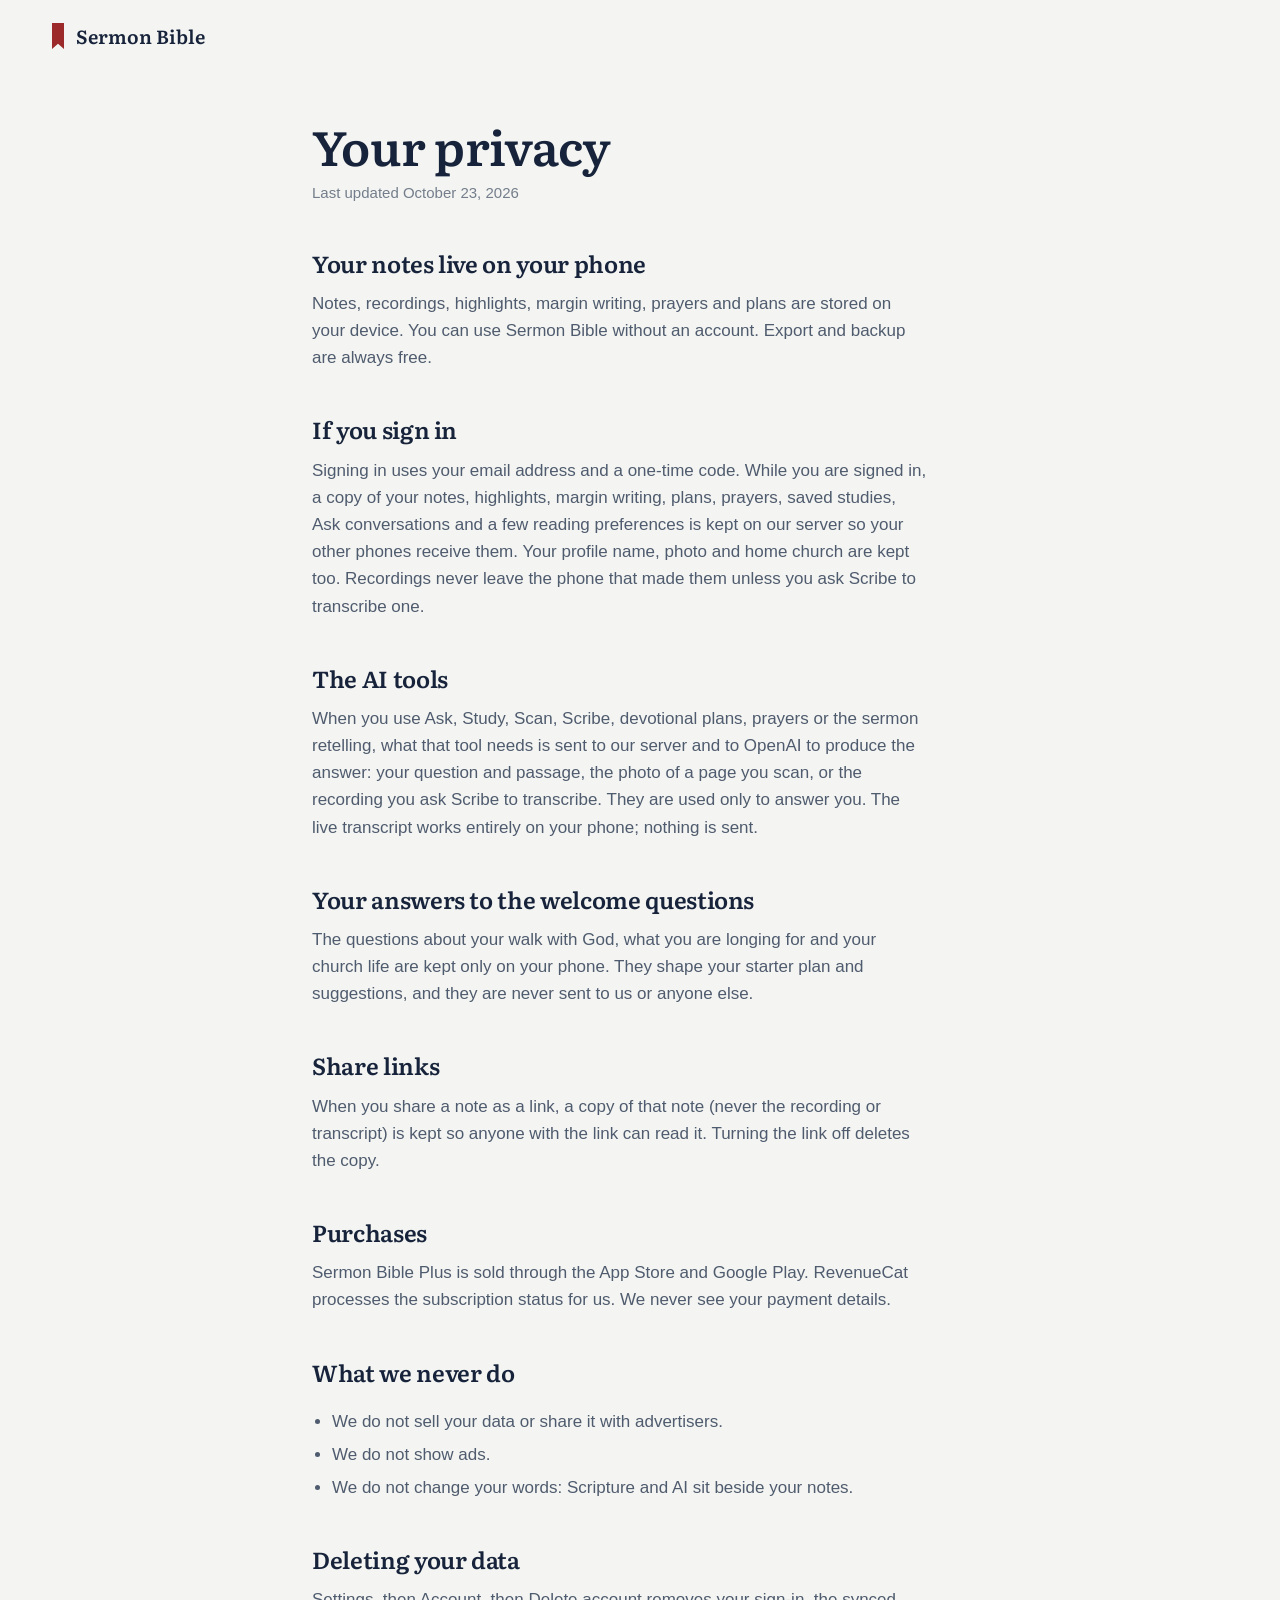
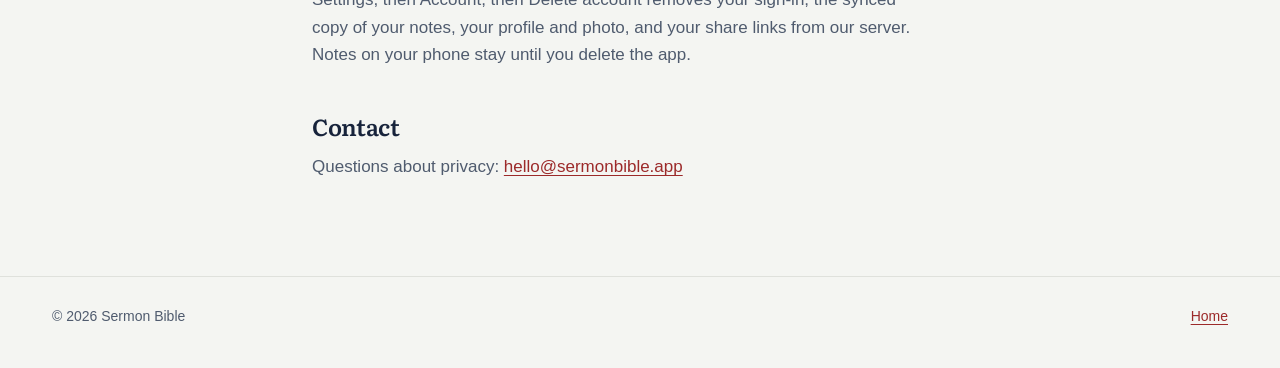
==== privacy.html @ 1a58d0bf "sermonbible.app: home, shared notes, privacy" ====
<!doctype html>
<html lang="en">
<head>
<meta charset="utf-8">
<meta name="viewport" content="width=device-width, initial-scale=1, viewport-fit=cover">
<title>Privacy · Sermon Bible</title>
<meta name="description" content="How Sermon Bible handles your notes, recordings and account.">
<link rel="stylesheet" href="/site.css">
<style>
  .doc { max-width: 720px; margin: 0 auto; padding: 24px 32px 96px; }
  .doc h1 { font-size: clamp(2.2rem, 5vw, 3rem); line-height: 1.1; margin-top: 24px; }
  .doc h2 { font-size: 1.45rem; margin: 40px 0 8px; }
  .doc p, .doc li { color: var(--soft); max-width: 65ch; }
  .doc p + p { margin-top: 12px; }
  .doc ul { padding-left: 20px; }
  .doc li { margin-top: 6px; }
  .doc .updated { color: var(--faint); font-size: 15px; margin-top: 8px; }
  @media (max-width: 900px) { .doc { padding: 16px 20px 72px; } }
</style>
</head>
<body>
<header class="wrap nav">
  <a class="brand" href="/" aria-label="Sermon Bible home"><span class="mark" aria-hidden="true"></span>Sermon Bible</a>
</header>
<main class="doc">
  <h1>Your privacy</h1>
  <p class="updated">Last updated October 23, 2026</p>

  <h2>Your notes live on your phone</h2>
  <p>Notes, recordings, highlights, margin writing, prayers and plans are stored on your device. You can use Sermon Bible without an account. Export and backup are always free.</p>

  <h2>If you sign in</h2>
  <p>Signing in uses your email address and a one-time code. While you are signed in, a copy of your notes, highlights, margin writing, plans, prayers, saved studies, Ask conversations and a few reading preferences is kept on our server so your other phones receive them. Your profile name, photo and home church are kept too. Recordings never leave the phone that made them unless you ask Scribe to transcribe one.</p>

  <h2>The AI tools</h2>
  <p>When you use Ask, Study, Scan, Scribe, devotional plans, prayers or the sermon retelling, what that tool needs is sent to our server and to OpenAI to produce the answer: your question and passage, the photo of a page you scan, or the recording you ask Scribe to transcribe. They are used only to answer you. The live transcript works entirely on your phone; nothing is sent.</p>

  <h2>Your answers to the welcome questions</h2>
  <p>The questions about your walk with God, what you are longing for and your church life are kept only on your phone. They shape your starter plan and suggestions, and they are never sent to us or anyone else.</p>

  <h2>Share links</h2>
  <p>When you share a note as a link, a copy of that note (never the recording or transcript) is kept so anyone with the link can read it. Turning the link off deletes the copy.</p>

  <h2>Purchases</h2>
  <p>Sermon Bible Plus is sold through the App Store and Google Play. RevenueCat processes the subscription status for us. We never see your payment details.</p>

  <h2>What we never do</h2>
  <ul>
    <li>We do not sell your data or share it with advertisers.</li>
    <li>We do not show ads.</li>
    <li>We do not change your words: Scripture and AI sit beside your notes.</li>
  </ul>

  <h2>Deleting your data</h2>
  <p>Settings, then Account, then Delete account removes your sign-in, the synced copy of your notes, your profile and photo, and your share links from our server. Notes on your phone stay until you delete the app.</p>

  <h2>Contact</h2>
  <p>Questions about privacy: <a href="mailto:hello@sermonbible.app">hello@sermonbible.app</a></p>
</main>
<footer>
  <div class="wrap">
    <span>© 2026 Sermon Bible</span>
    <a href="/">Home</a>
  </div>
</footer>
</body>
</html>
---- site.css ----
/* Sermon Bible on the web: the app's well-used Bible. Navy ink on chapel stone, one crimson
   ribbon as the only accent and the page's spine, gilt for references, Literata for the words. */

@font-face { font-family: 'Literata'; src: url('/fonts/Literata_400Regular.woff2') format('woff2'); font-weight: 400; font-style: normal; font-display: swap; }
@font-face { font-family: 'Literata'; src: url('/fonts/Literata_400Regular_Italic.woff2') format('woff2'); font-weight: 400; font-style: italic; font-display: swap; }
@font-face { font-family: 'Literata'; src: url('/fonts/Literata_600SemiBold.woff2') format('woff2'); font-weight: 600; font-style: normal; font-display: swap; }

:root {
  --paper: #f4f5f2;
  --surface: #ffffff;
  --ink: #17233b;
  --soft: #4f5b6e;
  --faint: #737d8b;
  --line: #dfe1dc;
  --ribbon: #9c2a2a;
  --ribbon-deep: #7a1f1f;
  --gilt: #a9802f;
  --gilt-text: #85631f;
  --wash: #f2e9d2;
  --on-ribbon: #ffffff;
  --shadow: 0 24px 60px -24px rgb(23 35 59 / 0.28), 0 6px 18px -10px rgb(23 35 59 / 0.18);
  --serif: 'Literata', Georgia, 'Times New Roman', serif;
  --sans: -apple-system, BlinkMacSystemFont, 'Segoe UI', Roboto, 'Helvetica Neue', Arial, sans-serif;
  --radius: 16px;
  --radius-sm: 10px;
  --spine: 47%;
  color-scheme: light dark;
}

@media (prefers-color-scheme: dark) {
  :root {
    --paper: #101826;
    --surface: #182233;
    --ink: #e9ecf1;
    --soft: #b3bccb;
    --faint: #8792a3;
    --line: #2a3548;
    --ribbon: #c4544c;
    --ribbon-deep: #9c2a2a;
    --gilt: #d2a852;
    --gilt-text: #d2a852;
    --wash: #3a3020;
    --shadow: 0 30px 70px -28px rgb(0 0 0 / 0.7), 0 8px 20px -12px rgb(0 0 0 / 0.5);
  }
}

* { box-sizing: border-box; }
html { background: var(--paper); scroll-behavior: smooth; }
@media (prefers-reduced-motion: reduce) { html { scroll-behavior: auto; } }
body {
  margin: 0;
  background: var(--paper);
  color: var(--ink);
  font: 17px/1.6 var(--sans);
  -webkit-text-size-adjust: 100%;
  -webkit-font-smoothing: antialiased;
  text-rendering: optimizeLegibility;
}
::selection { background: var(--wash); color: var(--ink); }
a { color: var(--ribbon); text-underline-offset: 0.2em; text-decoration-thickness: 1px; }
a:hover { text-decoration-thickness: 2px; }
:focus-visible { outline: 2px solid var(--ribbon); outline-offset: 3px; border-radius: 6px; }
img { display: block; max-width: 100%; height: auto; }
h1, h2, h3 { font-family: var(--serif); font-weight: 600; letter-spacing: -0.015em; text-wrap: balance; margin: 0; }
p { margin: 0; text-wrap: pretty; }
.wrap { max-width: 1240px; margin: 0 auto; padding: 0 32px; }
.skip { position: absolute; left: -9999px; }
.skip:focus { left: 16px; top: 16px; background: var(--surface); padding: 8px 12px; z-index: 10; }

/* ---------- Navigation ---------- */
.nav { display: flex; align-items: center; justify-content: space-between; height: 72px; }
.brand { display: inline-flex; align-items: center; gap: 12px; color: var(--ink); text-decoration: none; font: 600 19px/1 var(--serif); }
.brand .mark { width: 12px; height: 26px; background: var(--ribbon); clip-path: polygon(0 0, 100% 0, 100% 100%, 50% 80%, 0 100%); }
.nav ul { display: flex; gap: 28px; list-style: none; margin: 0; padding: 0; font-size: 15px; }
.nav ul a { color: var(--soft); text-decoration: none; }
.nav ul a:hover { color: var(--ink); }
@media (max-width: 760px) { .nav ul { display: none; } }

/* ---------- The ribbon spine ---------- */
.story { position: relative; }
.ribbon {
  position: absolute; top: 0; bottom: 0; left: var(--spine); width: 30px; margin-left: -15px;
  background: linear-gradient(90deg, var(--ribbon-deep), var(--ribbon) 30%, var(--ribbon) 70%, var(--ribbon-deep));
  clip-path: polygon(0 0, 100% 0, 100% 100%, 50% calc(100% - 26px), 0 100%);
  pointer-events: none; z-index: 0;
}
/* Each day's tab slides out of the ribbon as that day comes into view, like finding your place. */
@supports (animation-timeline: view()) {
  @media (prefers-reduced-motion: no-preference) {
    .tab { animation: pull-tab linear both; animation-timeline: view(); animation-range: entry 10% cover 30%; }
    @keyframes pull-tab {
      from { clip-path: inset(0 100% 0 0); transform: translateX(0); }
      to { clip-path: inset(0 0 0 0); transform: translateX(14px); }
    }
  }
}
.tab {
  position: absolute; left: var(--spine); transform: translateX(14px);
  background: var(--gilt); color: #fff; font: 600 13px/1 var(--sans); letter-spacing: 0.02em;
  padding: 7px 12px 7px 10px; border-radius: 0 6px 6px 0; z-index: 1;
}
@media (prefers-color-scheme: dark) { .tab { color: #101826; } }

/* ---------- Hero ---------- */
.hero { display: grid; grid-template-columns: var(--spine) 1fr; min-height: min(760px, calc(100dvh - 72px)); align-items: center; position: relative; z-index: 1; }
.hero-copy { padding: 48px 48px 64px 0; }
.hero h1 { font-size: clamp(2.4rem, 4vw, 3.7rem); line-height: 1.06; letter-spacing: -0.025em; }
.hero h1 span { white-space: nowrap; }
.hero p.lead { font-size: 20px; line-height: 1.55; color: var(--soft); margin-top: 22px; max-width: 30ch; }
.badges { display: flex; flex-wrap: wrap; gap: 12px; margin-top: 32px; }
.badge {
  display: inline-flex; align-items: center; gap: 12px; padding: 11px 18px 11px 14px; min-height: 56px;
  border-radius: var(--radius-sm); background: var(--ink); color: var(--paper); text-decoration: none; cursor: default;
}
.badge i { font-size: 26px; }
.badge span { display: flex; flex-direction: column; line-height: 1.15; }
.badge small { font-size: 11.5px; opacity: 0.78; }
.badge b { font-size: 17px; font-weight: 600; }
a.badge { cursor: pointer; transition: transform 160ms cubic-bezier(0.16, 1, 0.3, 1); }
a.badge:active { transform: translateY(1px); }
.hero-device { display: flex; justify-content: center; padding: 40px 0 40px 72px; }
@media (prefers-reduced-motion: no-preference) {
  .hero-copy, .hero-device { animation: rise 900ms cubic-bezier(0.16, 1, 0.3, 1) both; }
  .hero-device { animation-delay: 120ms; }
  @keyframes rise { from { opacity: 0; transform: translateY(18px); } to { opacity: 1; transform: none; } }
}

.phone {
  width: min(330px, 78vw); aspect-ratio: 640 / 1392; border-radius: 48px; padding: 10px;
  background: #0b1120; box-shadow: var(--shadow); position: relative;
}
.phone img { width: 100%; height: 100%; object-fit: cover; border-radius: 39px; }

/* ---------- Days along the ribbon ---------- */
.day { position: relative; z-index: 1; padding: 120px 0; }
.day .tab { top: 128px; }
.split { display: grid; grid-template-columns: var(--spine) 1fr; align-items: center; }
.split > .text { padding-right: 64px; }
.split > .media { padding-left: 72px; }
.split.flip > .text { order: 2; padding: 0 0 0 72px; }
.split.flip > .media { order: 1; padding: 0 64px 0 0; display: flex; justify-content: flex-end; }
.day h2 { font-size: clamp(2rem, 3.2vw, 2.9rem); line-height: 1.12; }
.day h2 em { font-style: italic; color: var(--ribbon); font-weight: 400; padding-bottom: 2px; }
.day p.body { font-size: 18px; line-height: 1.65; color: var(--soft); margin-top: 18px; max-width: 44ch; }

/* Live transcript, drawn the way the app shows it */
.rec { width: min(420px, 100%); background: var(--surface); border-radius: var(--radius); padding: 24px; box-shadow: var(--shadow); }
.rec-top { display: flex; align-items: center; gap: 10px; font: 600 14px/1 var(--sans); color: var(--ribbon); }
.rec-top i { font-size: 18px; }
.rec-clock { font: 600 46px/1.1 var(--serif); font-variant-numeric: tabular-nums; margin-top: 10px; }
.rec-live { margin-top: 18px; padding: 16px; border-radius: var(--radius-sm); background: var(--paper); border: 1px solid var(--line); }
.rec-live small { display: block; font: 600 12.5px/1.3 var(--sans); color: var(--soft); }
.rec-live p { font: 17px/1.7 var(--serif); margin-top: 6px; }
.rec-live .caret { display: inline-block; width: 2px; height: 1.1em; background: var(--ribbon); vertical-align: -0.18em; margin-left: 2px; }
@media (prefers-reduced-motion: no-preference) { .rec-live .caret { animation: blink 1.1s steps(1) infinite; } @keyframes blink { 50% { opacity: 0; } } }

/* A real shared note */
.note { width: min(500px, 100%); background: var(--surface); border-radius: var(--radius); padding: 30px 32px; box-shadow: var(--shadow); position: relative; }
.note::before { content: ''; position: absolute; right: 36px; top: -8px; width: 16px; height: 70px; background: var(--ribbon); clip-path: polygon(0 0, 100% 0, 100% 100%, 50% 84%, 0 100%); }
.note h3 { font-size: 28px; }
.note .meta { font-size: 14px; color: var(--soft); margin-top: 4px; }
.verse { margin-top: 18px; padding: 16px 18px; border: 1px solid var(--line); border-radius: var(--radius-sm); font: 17px/1.65 var(--serif); }
.verse .ref { display: block; font: 600 12.5px/1.3 var(--sans); color: var(--gilt-text); margin-top: 8px; letter-spacing: 0.02em; }
.note .md { font: 17px/1.7 var(--serif); margin-top: 16px; }
.note .md h3 { font-size: 19px; margin: 14px 0 4px; }
.note .md ul { padding-left: 20px; margin: 6px 0; }
.note .q { margin-top: 18px; background: var(--wash); border-radius: var(--radius-sm); padding: 14px 16px; font-size: 15.5px; }
.note .q b { display: block; margin-bottom: 2px; }
.note-skeleton { height: 14px; border-radius: 7px; background: var(--line); margin-top: 12px; }
.note-foot { margin-top: 18px; font-size: 15px; }

/* Ask: real questions in the reader's own words */
.questions { list-style: none; padding: 0; margin: 26px 0 0; display: grid; gap: 4px; }
.questions li { font: 400 21px/1.45 var(--serif); padding: 10px 0; color: var(--ink); }
.questions li i { color: var(--ribbon); font-size: 18px; margin-right: 10px; vertical-align: -1px; }

/* Friday: the picture carries the day */
.band { position: relative; z-index: 1; margin: 40px 0; }
.band .scene { width: 100%; height: min(640px, 70vh) !important; object-fit: cover; object-position: center 62%; }
.band .card {
  position: absolute; left: calc(var(--spine) + 48px); bottom: 56px; width: min(480px, calc(100% - var(--spine) - 80px));
  background: var(--surface); border-radius: var(--radius); padding: 30px 32px; box-shadow: var(--shadow);
}
.band .tab { top: 40px; }
.plan-days { display: flex; gap: 8px; margin-top: 20px; }
.plan-days span { width: 34px; height: 34px; border-radius: 50%; display: grid; place-items: center; font: 600 13px/1 var(--sans); border: 1.5px solid var(--line); color: var(--soft); }
.plan-days span.done { background: var(--ribbon); border-color: var(--ribbon); color: var(--on-ribbon); }
.plan-days span.today { border-color: var(--ribbon); color: var(--ribbon); }

/* Every morning: the widget */
.widget { width: min(420px, 100%); aspect-ratio: 2.1 / 1; border-radius: 26px; overflow: hidden; display: grid; grid-template-columns: 36% 1fr; background: var(--surface); box-shadow: var(--shadow); }
.widget img { width: 100%; height: 100%; object-fit: cover; }
.widget div { padding: 16px 18px; display: flex; flex-direction: column; justify-content: space-between; }
.widget p { font: 15.5px/1.5 var(--serif); }
.widget small { font: 600 12px/1.3 var(--sans); color: var(--gilt-text); }

/* Wherever you are on the way */
.journey { position: relative; z-index: 1; padding: 120px 0; }
.journey-grid { display: grid; grid-template-columns: var(--spine) 1fr; align-items: start; }
.journey-grid .tall { padding-right: 64px; }
.journey-grid .tall img { width: 100%; aspect-ratio: 4 / 5; object-fit: cover; border-radius: var(--radius); }
.paths { padding-left: 72px; }
.paths h2 { font-size: clamp(2rem, 3.2vw, 2.9rem); line-height: 1.12; }
.path { margin-top: 36px; display: grid; grid-template-columns: 44px 1fr; gap: 16px; }
.path i { font-size: 26px; color: var(--gilt-text); margin-top: 4px; }
.path h3 { font-size: 22px; }
.path p { color: var(--soft); margin-top: 6px; max-width: 46ch; }

/* Promises */
.promises { position: relative; z-index: 1; padding: 40px 0 120px; }
.promise-grid { display: grid; grid-template-columns: var(--spine) 1fr; }
.promise-grid h2 { font-size: clamp(2rem, 3.2vw, 2.9rem); line-height: 1.12; padding-right: 64px; }
.promise-list { padding-left: 72px; display: grid; grid-template-columns: 1fr; gap: 28px; max-width: calc(72px + 52ch); }
.promise-list > div { display: grid; grid-template-columns: 34px 1fr; gap: 12px; }
.promise-list i { font-size: 24px; color: var(--ribbon); }
.promise-list b { font: 600 18px/1.35 var(--serif); display: block; }
.promise-list p { color: var(--soft); font-size: 15.5px; margin-top: 4px; }

/* The ribbon's tail */
.close { position: relative; z-index: 1; padding: 80px 0 140px; }
.close-inner { display: grid; grid-template-columns: var(--spine) 1fr; }
.close-inner > div:not(.close-art) { padding-left: 72px; grid-column: 2; align-self: center; }
.close-art { grid-column: 1; grid-row: 1; padding-right: 64px; }
.close-art img { width: 100%; aspect-ratio: 4 / 5; object-fit: cover; border-radius: var(--radius); }
.close h2 { font-size: clamp(2.2rem, 3.8vw, 3.4rem); line-height: 1.08; }
.close p { color: var(--soft); margin-top: 14px; font-size: 18px; }

footer { border-top: 1px solid var(--line); padding: 28px 0 40px; font-size: 14px; color: var(--soft); position: relative; z-index: 1; background: var(--paper); }
footer .wrap { display: flex; flex-wrap: wrap; gap: 12px 28px; justify-content: space-between; }

/* ---------- Narrow screens: the ribbon runs down the left edge ---------- */
@media (max-width: 900px) {
  :root { --spine: 0px; }
  .wrap { padding: 0 20px 0 36px; }
  .ribbon { left: 14px; width: 12px; margin-left: 0; clip-path: polygon(0 0, 100% 0, 100% 100%, 50% calc(100% - 14px), 0 100%); }
  .tab { left: 14px; transform: translateX(12px); font-size: 12px; padding: 5px 9px 5px 8px; }
  .hero, .split, .journey-grid, .promise-grid, .close-inner { grid-template-columns: 1fr; }
  .hero { min-height: auto; padding-top: 24px; }
  .hero-copy { padding: 24px 0 8px; }
  .hero-device { padding: 32px 0 24px; justify-content: flex-start; }
  .day { padding: 88px 0 72px; }
  .day .tab { top: 40px; }
  .split > .text, .split.flip > .text { order: 1; padding: 0; }
  .split > .media, .split.flip > .media { order: 2; padding: 32px 0 0; justify-content: flex-start; }
  .band .scene { height: 360px; }
  .band .card { position: relative; left: auto; bottom: auto; width: auto; margin: -64px 20px 0 36px; }
  .journey { padding: 72px 0; }
  .journey-grid .tall { padding: 0 0 32px; }
  .journey-grid .tall img { aspect-ratio: 16 / 10; }
  .paths, .promise-list { padding-left: 0; }
  .promise-grid h2 { padding: 0 0 28px; }
  .promise-list { grid-template-columns: 1fr; }
  .close-inner > div:not(.close-art) { padding-left: 0; grid-column: 1; grid-row: 1; }
  .close-art { grid-row: 2; padding: 32px 0 0; }
  .close-art img { aspect-ratio: 16 / 10; }
}

/* Grid children may shrink below their content, and nothing may push the page sideways. */
.hero > *, .split > *, .journey-grid > *, .promise-grid > *, .close-inner > * { min-width: 0; }
html, body { overflow-x: clip; }
@media (max-width: 900px) { .hero h1 span { white-space: normal; } }
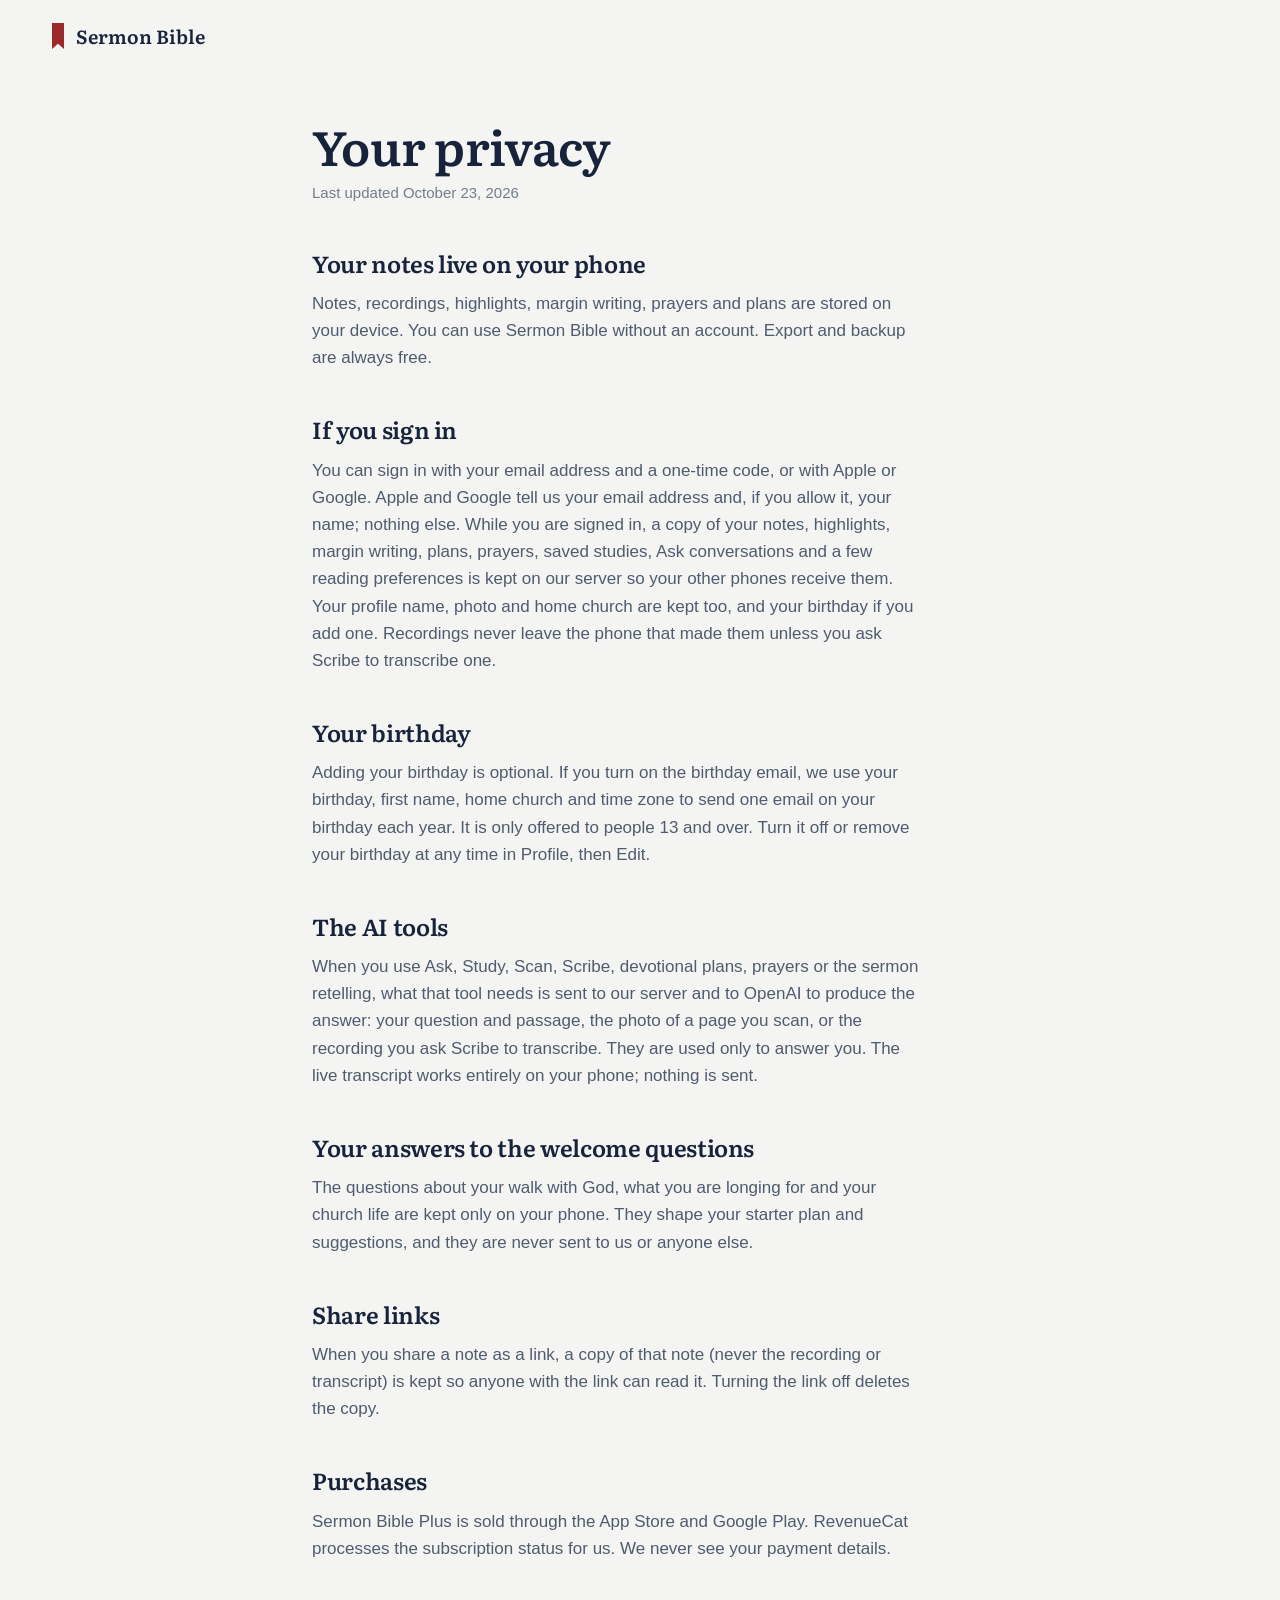
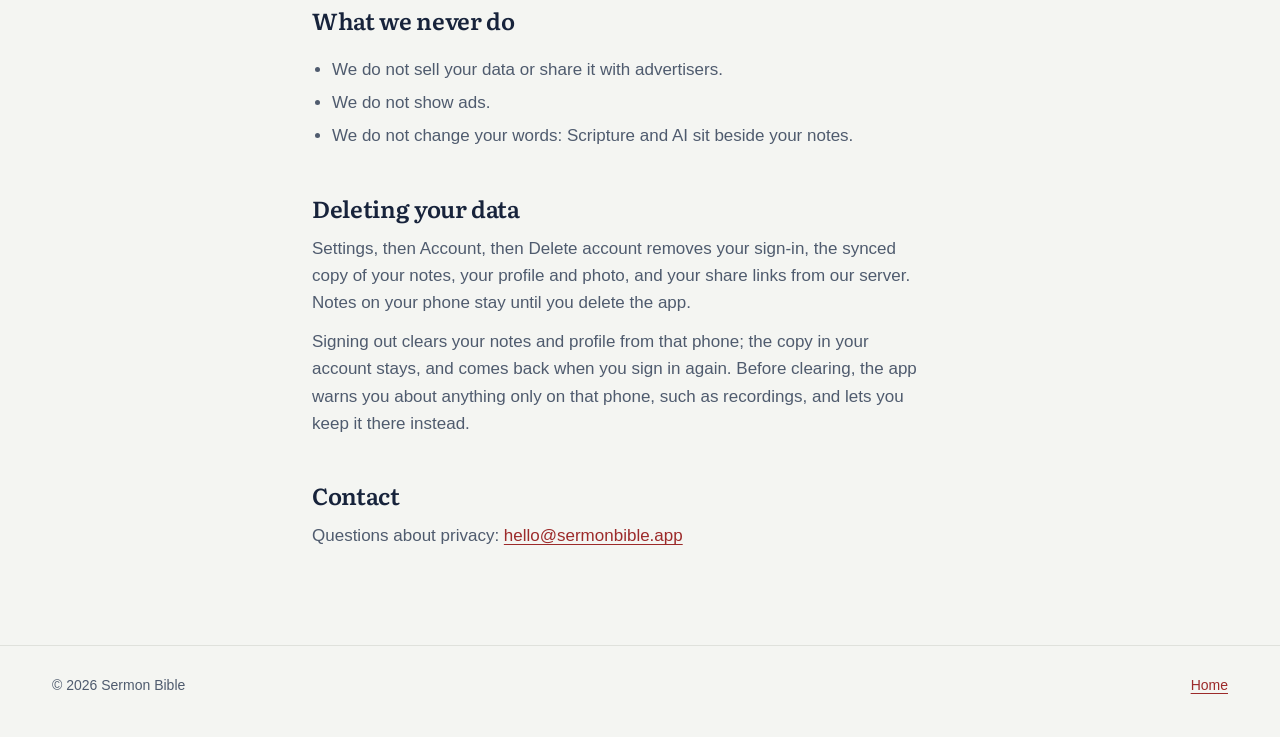
==== commit e688e74d: "Privacy: birthdays, Apple and Google sign-in, signing out clears the phone" ====
--- a/privacy.html
+++ b/privacy.html
@@ -30,7 +30,10 @@
   <p>Notes, recordings, highlights, margin writing, prayers and plans are stored on your device. You can use Sermon Bible without an account. Export and backup are always free.</p>
 
   <h2>If you sign in</h2>
-  <p>Signing in uses your email address and a one-time code. While you are signed in, a copy of your notes, highlights, margin writing, plans, prayers, saved studies, Ask conversations and a few reading preferences is kept on our server so your other phones receive them. Your profile name, photo and home church are kept too. Recordings never leave the phone that made them unless you ask Scribe to transcribe one.</p>
+  <p>You can sign in with your email address and a one-time code, or with Apple or Google. Apple and Google tell us your email address and, if you allow it, your name; nothing else. While you are signed in, a copy of your notes, highlights, margin writing, plans, prayers, saved studies, Ask conversations and a few reading preferences is kept on our server so your other phones receive them. Your profile name, photo and home church are kept too, and your birthday if you add one. Recordings never leave the phone that made them unless you ask Scribe to transcribe one.</p>
+
+  <h2>Your birthday</h2>
+  <p>Adding your birthday is optional. If you turn on the birthday email, we use your birthday, first name, home church and time zone to send one email on your birthday each year. It is only offered to people 13 and over. Turn it off or remove your birthday at any time in Profile, then Edit.</p>
 
   <h2>The AI tools</h2>
   <p>When you use Ask, Study, Scan, Scribe, devotional plans, prayers or the sermon retelling, what that tool needs is sent to our server and to OpenAI to produce the answer: your question and passage, the photo of a page you scan, or the recording you ask Scribe to transcribe. They are used only to answer you. The live transcript works entirely on your phone; nothing is sent.</p>
@@ -53,6 +56,7 @@
 
   <h2>Deleting your data</h2>
   <p>Settings, then Account, then Delete account removes your sign-in, the synced copy of your notes, your profile and photo, and your share links from our server. Notes on your phone stay until you delete the app.</p>
+  <p>Signing out clears your notes and profile from that phone; the copy in your account stays, and comes back when you sign in again. Before clearing, the app warns you about anything only on that phone, such as recordings, and lets you keep it there instead.</p>
 
   <h2>Contact</h2>
   <p>Questions about privacy: <a href="mailto:hello@sermonbible.app">hello@sermonbible.app</a></p>
